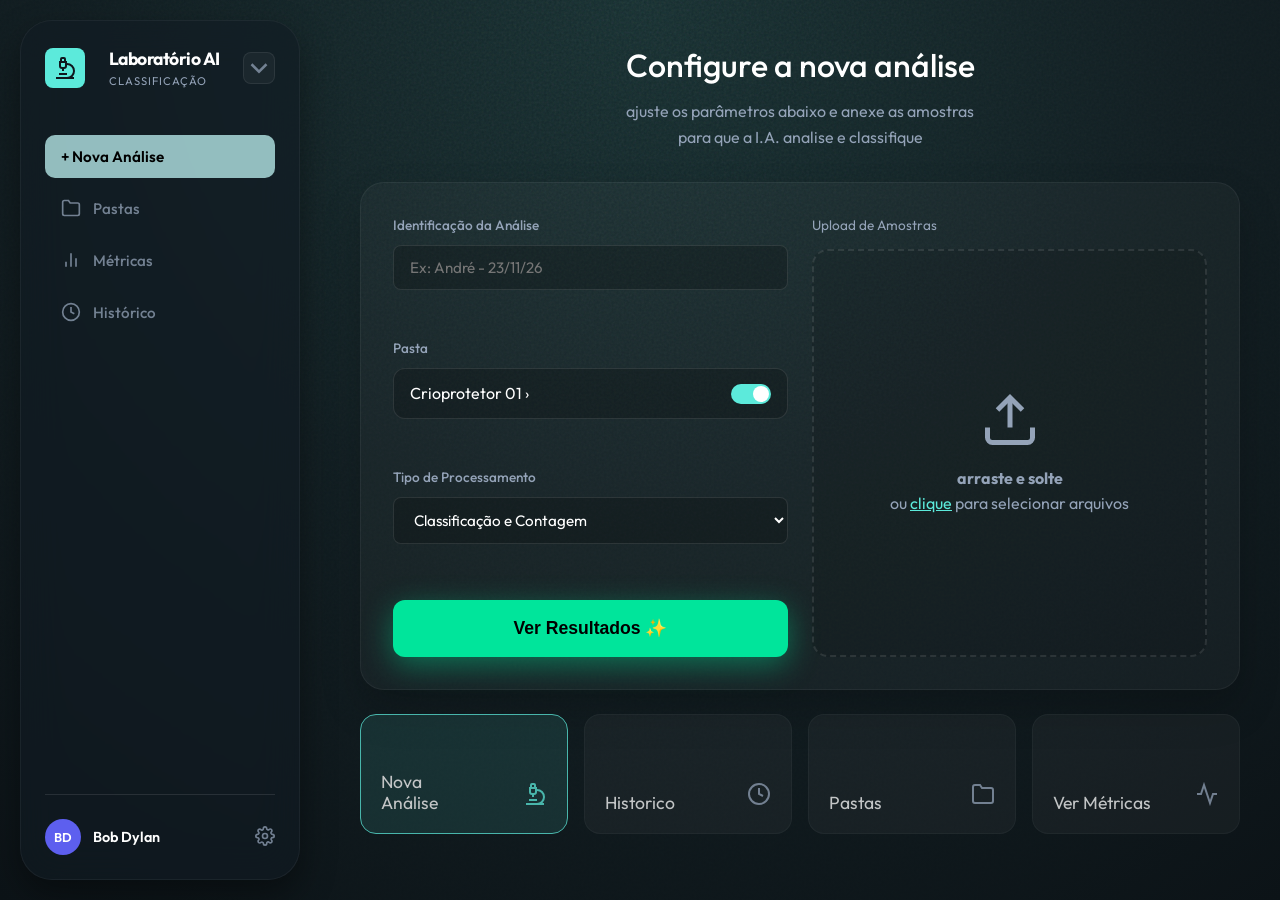
==== static/design.html @ e4d6722f "chore: untrack venv and yolo_app.db" ====
<!DOCTYPE html>
<html lang="pt-br">

<head>
    <meta charset="UTF-8">
    <meta name="viewport" content="width=device-width, initial-scale=1.0">
    <title>Laboratório AI | Design Prototype</title>
    <link rel="stylesheet" href="/static/style.css">
    <link rel="stylesheet" href="/static/design.css">
    <link href="https://fonts.googleapis.com/css2?family=Outfit:wght@300;400;500;600;700&display=swap" rel="stylesheet">
</head>

<body class="dark-theme design-route-theme">
    <div class="app-container">
        <!-- Sidebar -->
        <aside class="sidebar">
            <div class="brand">
                <div class="logo-box">
                    <svg viewBox="0 0 24 24" fill="none" stroke="currentColor" stroke-width="2">
                        <path d="M6 18h8" />
                        <path d="M3 22h18" />
                        <path d="M14 22a7 7 0 1 0 0-14h-1" />
                        <path d="M9 14h2" />
                        <path d="M9 12a2 2 0 0 1-2-2V6h6v4a2 2 0 0 1-2 2Z" />
                        <path d="M12 6V3a1 1 0 0 0-1-1H9a1 1 0 0 0-1 1v3" />
                    </svg>
                </div>
                <div class="brand-text">
                    <span class="brand-name">Laboratório AI</span>
                    <span class="brand-sub">CLASSIFICAÇÃO</span>
                </div>
                <!-- Toggle as a chevron in mockup -->
                <button id="sidebar-toggle" class="sidebar-toggle btn-ghost">
                    <svg viewBox="0 0 24 24" fill="none" stroke="currentColor" stroke-width="2">
                        <polyline points="6 9 12 15 18 9" />
                    </svg>
                </button>
            </div>

            <nav class="nav-menu">
                <button class="nav-item active-nav">
                    <span>+ Nova Análise</span>
                </button>
                <button class="nav-item">
                    <svg viewBox="0 0 24 24" fill="none" stroke="currentColor" stroke-width="2">
                        <path d="M22 19a2 2 0 0 1-2 2H4a2 2 0 0 1-2-2V5a2 2 0 0 1 2-2h5l2 3h9a2 2 0 0 1 2 2z" />
                    </svg>
                    <span>Pastas</span>
                </button>
                <button class="nav-item">
                    <svg viewBox="0 0 24 24" fill="none" stroke="currentColor" stroke-width="2">
                        <path d="M18 20V10M12 20V4M6 20v-6" />
                    </svg>
                    <span>Métricas</span>
                </button>
                <button class="nav-item">
                    <svg viewBox="0 0 24 24" fill="none" stroke="currentColor" stroke-width="2">
                        <circle cx="12" cy="12" r="10" />
                        <polyline points="12 6 12 12 16 14" />
                    </svg>
                    <span>Histórico</span>
                </button>
            </nav>

            <div class="user-profile">
                <div class="avatar">BD</div>
                <div class="user-info">
                    <span class="user-name">Bob Dylan</span>
                </div>
                <button class="settings-btn">
                    <svg viewBox="0 0 24 24" fill="none" stroke="currentColor" stroke-width="2">
                        <circle cx="12" cy="12" r="3" />
                        <path
                            d="M19.4 15a1.65 1.65 0 0 0 .33 1.82l.06.06a2 2 0 0 1 0 2.83 2 2 0 0 1-2.83 0l-.06-.06a1.65 1.65 0 0 0-1.82-.33 1.65 1.65 0 0 0-1 1.51V21a2 2 0 0 1-2 2 2 2 0 0 1-2-2v-.09A1.65 1.65 0 0 0 9 19.4a1.65 1.65 0 0 0-1.82.33l-.06.06a2 2 0 0 1-2.83 0 2 2 0 0 1 0-2.83l.06-.06a1.65 1.65 0 0 0 .33-1.82 1.65 1.65 0 0 0-1.51-1H3a2 2 0 0 1-2-2 2 2 0 0 1 2-2h.09A1.65 1.65 0 0 0 4.6 9a1.65 1.65 0 0 0-.33-1.82l-.06-.06a2 2 0 0 1 0-2.83 2 2 0 0 1 2.83 0l.06.06a1.65 1.65 0 0 0 1.82.33H9a1.65 1.65 0 0 0 1-1.51V3a2 2 0 0 1 2-2 2 2 0 0 1 2 2v.09a1.65 1.65 0 0 0 1 1.51 1.65 1.65 0 0 0 1.82-.33l.06-.06a2 2 0 0 1 2.83 0 2 2 0 0 1 0 2.83l-.06.06a1.65 1.65 0 0 0-.33 1.82V9a1.65 1.65 0 0 0 1.51 1H21a2 2 0 0 1 2 2 2 2 0 0 1-2 2h-.09a1.65 1.65 0 0 0-1.51 1z" />
                    </svg>
                </button>
            </div>
        </aside>

        <!-- Main Content (Design Prototype) -->
        <main class="main-content">
            <header class="design-header">
                <h2>Configure a nova análise</h2>
                <p>ajuste os parâmetros abaixo e anexe as amostras<br>para que a I.A. analise e classifique</p>
            </header>

            <div class="design-card">
                <div class="design-card-left">
                    <div class="design-inputs">
                        <div class="input-group">
                            <label>Identificação da Análise</label>
                            <input type="text" placeholder="Ex: André - 23/11/26">
                        </div>

                        <div class="input-group">
                            <label>Pasta</label>
                            <div class="mock-folder-select">
                                <span class="mock-folder-text">Crioprotetor 01 &rsaquo;</span>
                                <div class="mock-toggle">
                                    <div class="mock-toggle-knob"></div>
                                </div>
                            </div>
                        </div>

                        <div class="input-group">
                            <label>Tipo de Processamento</label>
                            <select>
                                <option>Classificação e Contagem</option>
                            </select>
                        </div>
                    </div>

                    <div class="design-action-container">
                        <button class="btn-sparkle">
                            Ver Resultados ✨
                        </button>
                    </div>
                </div>

                <div class="design-card-right">
                    <div class="mock-upload-header">Upload de Amostras</div>
                    <div class="upload-zone dashed-zone">
                        <div class="upload-placeholder">
                            <div class="upload-icon">
                                <svg viewBox="0 0 24 24" fill="none" stroke="currentColor" stroke-width="2">
                                    <path d="M21 15v4a2 2 0 0 1-2 2H5a2 2 0 0 1-2-2v-4" />
                                    <polyline points="17 8 12 3 7 8" />
                                    <line x1="12" y1="3" x2="12" y2="15" />
                                </svg>
                            </div>
                            <p><strong>arraste e solte</strong></p>
                            <p>ou <span style="color:var(--primary); text-decoration:underline;">clique</span> para
                                selecionar arquivos</p>
                        </div>
                    </div>
                </div>
            </div>

            <!-- Bottom Nav (Mockup Style) -->
            <div class="design-bottom-nav">
                <div class="nav-card active">
                    <div class="nav-card-info">
                        <h4>Nova<br>Análise</h4>
                    </div>
                    <div class="nav-card-icon">
                        <svg viewBox="0 0 24 24" fill="none" stroke="currentColor" stroke-width="2"
                            style="width:24px; height:24px;">
                            <path d="M6 18h8" />
                            <path d="M3 22h18" />
                            <path d="M14 22a7 7 0 1 0 0-14h-1" />
                            <path d="M9 14h2" />
                            <path d="M9 12a2 2 0 0 1-2-2V6h6v4a2 2 0 0 1-2 2Z" />
                            <path d="M12 6V3a1 1 0 0 0-1-1H9a1 1 0 0 0-1 1v3" />
                        </svg>
                    </div>
                </div>
                <div class="nav-card">
                    <div class="nav-card-info">
                        <h4>Historico</h4>
                    </div>
                    <div class="nav-card-icon">
                        <svg viewBox="0 0 24 24" fill="none" stroke="currentColor" stroke-width="2"
                            style="width:24px; height:24px;">
                            <circle cx="12" cy="12" r="10" />
                            <polyline points="12 6 12 12 16 14" />
                        </svg>
                    </div>
                </div>
                <div class="nav-card">
                    <div class="nav-card-info">
                        <h4>Pastas</h4>
                    </div>
                    <div class="nav-card-icon">
                        <svg viewBox="0 0 24 24" fill="none" stroke="currentColor" stroke-width="2"
                            style="width:24px; height:24px;">
                            <path d="M22 19a2 2 0 0 1-2 2H4a2 2 0 0 1-2-2V5a2 2 0 0 1 2-2h5l2 3h9a2 2 0 0 1 2 2z" />
                        </svg>
                    </div>
                </div>
                <div class="nav-card">
                    <div class="nav-card-info">
                        <h4>Ver Métricas</h4>
                    </div>
                    <div class="nav-card-icon">
                        <svg viewBox="0 0 24 24" fill="none" stroke="currentColor" stroke-width="2"
                            style="width:24px; height:24px;">
                            <polyline points="22 12 18 12 15 21 9 3 6 12 2 12" />
                        </svg>
                    </div>
                </div>
            </div>
        </main>
    </div>
</body>

</html>
---- static/style.css ----
:root {
    --primary: #5ceadb;
    --primary-hover: #48c9bc;
    --bg-dark: #0f171e;
    --sidebar-bg: #121c24;
    --card-bg: rgba(255, 255, 255, 0.05);
    --card-border: rgba(255, 255, 255, 0.1);
    --text-main: #ffffff;
    --text-dim: #94a3b8;
    --danger: #ff4d4d;
    --transition: all 0.3s cubic-bezier(0.4, 0, 0.2, 1);
}

* {
    margin: 0;
    padding: 0;
    box-sizing: border-box;
}

body {
    font-family: 'Outfit', sans-serif;
    background-color: var(--bg-dark);
    color: var(--text-main);
    line-height: 1.6;
    overflow-x: hidden;
}

.dark-theme {
    background:
        radial-gradient(circle at 30% 20%, rgba(21, 58, 66, 0.9) 0%, rgba(15, 29, 36, 0.95) 60%, rgba(9, 18, 22, 1) 100%),
        url("data:image/svg+xml,%3Csvg viewBox='0 0 200 200' xmlns='http://www.w3.org/2000/svg'%3E%3Cfilter id='noiseFilter'%3E%3CfeTurbulence type='fractalNoise' baseFrequency='0.8' numOctaves='3' stitchTiles='stitch'/%3E%3C/filter%3E%3Crect width='100%25' height='100%25' filter='url(%23noiseFilter)' opacity='0.08'/%3E%3C/svg%3E");
    background-color: #0c151c;
    min-height: 100vh;
}

/* App Layout */
.app-container {
    display: flex;
    min-height: 100vh;
}

/* Sidebar */
.sidebar {
    width: 280px;
    background-color: var(--sidebar-bg);
    border: 1px solid var(--card-border);
    display: flex;
    flex-direction: column;
    padding: 24px;
    position: fixed;
    left: 20px;
    top: 20px;
    height: calc(100vh - 40px);
    border-radius: 32px;
    box-shadow: 0 15px 35px rgba(0, 0, 0, 0.4);
    z-index: 1000;
    transition: height 0.4s cubic-bezier(0.4, 0, 0.2, 1), transform 0.4s cubic-bezier(0.4, 0, 0.2, 1);
    overflow: hidden;
}

.sidebar.collapsed {
    height: 88px;
}

.brand {
    display: flex;
    align-items: center;
    justify-content: space-between;
    gap: 12px;
    margin-bottom: 24px;
}

.sidebar-toggle {
    background: rgba(255, 255, 255, 0.05);
    border: 1px solid var(--card-border);
    color: var(--text-dim);
    width: 32px;
    height: 32px;
    border-radius: 8px;
    display: flex;
    align-items: center;
    justify-content: center;
    cursor: pointer;
    transition: var(--transition);
}

.sidebar-toggle:hover {
    background: var(--primary);
    color: black;
}

.sidebar.collapsed .sidebar-toggle {
    transform: rotate(360deg);
}

.sidebar.collapsed .nav-menu,
.sidebar.collapsed .user-profile {
    opacity: 0;
    visibility: hidden;
    pointer-events: none;
}

.logo-box {
    width: 40px;
    height: 40px;
    background-color: var(--primary);
    color: var(--bg-dark);
    border-radius: 8px;
    display: flex;
    align-items: center;
    justify-content: center;
    flex-shrink: 0;
}

.logo-box svg {
    width: 24px;
    height: 24px;
}

.brand-text {
    display: flex;
    flex-direction: column;
    transition: opacity 0.3s;
}

.brand-name {
    font-weight: 700;
    font-size: 1.1rem;
    letter-spacing: -0.5px;
}

.brand-sub {
    font-size: 0.7rem;
    color: var(--text-dim);
    letter-spacing: 1px;
}

.nav-menu {
    flex: 1;
    display: flex;
    flex-direction: column;
    gap: 8px;
    margin-top: 20px;
}

.nav-item {
    background: none;
    border: none;
    color: var(--text-dim);
    display: flex;
    align-items: center;
    gap: 12px;
    padding: 12px 16px;
    border-radius: 10px;
    cursor: pointer;
    font-family: inherit;
    font-size: 0.95rem;
    font-weight: 500;
    transition: var(--transition);
    width: 100%;
    text-align: left;
    white-space: nowrap;
}

.nav-item svg {
    width: 20px;
    height: 20px;
    flex-shrink: 0;
}

.nav-item:hover {
    background-color: rgba(92, 234, 219, 0.05);
    color: var(--primary);
}

.nav-item.active {
    background-color: #d1f8f4;
    color: #0f171e;
}

.user-profile {
    margin-top: auto;
    display: flex;
    align-items: center;
    gap: 12px;
    padding-top: 24px;
    border-top: 1px solid var(--card-border);
}

.avatar {
    width: 36px;
    height: 36px;
    background-color: #5d5fef;
    border-radius: 50%;
    display: flex;
    align-items: center;
    justify-content: center;
    font-weight: 600;
    font-size: 0.8rem;
    flex-shrink: 0;
}

.user-info {
    flex: 1;
    transition: opacity 0.3s;
}

.user-name {
    font-size: 0.9rem;
    font-weight: 600;
}

.settings-btn {
    background: none;
    border: none;
    color: var(--text-dim);
    cursor: pointer;
    flex-shrink: 0;
}

.settings-btn svg {
    width: 20px;
    height: 20px;
}

/* Main Content Area */
.main-content {
    margin-left: 320px;
    flex: 1;
    padding: 40px;
    transition: margin-left 0.4s cubic-bezier(0.4, 0, 0.2, 1);
}

.sidebar.collapsed+.main-content {
    margin-left: 120px;
}

.view-header {
    text-align: center;
    margin-bottom: 40px;
}

.view-header h2 {
    font-size: 2.2rem;
    font-weight: 600;
    margin-bottom: 8px;
}

.view-header p {
    color: var(--text-dim);
    font-size: 1.1rem;
}

/* Generic Card Styles for Views */
.view {
    max-width: 1000px;
    margin: 0 auto;
}

.analysis-card {
    background: var(--card-bg);
    border: 1px solid var(--card-border);
    border-radius: 20px;
    padding: 32px;
    backdrop-filter: blur(10px);
}

.card-grid {
    display: grid;
    grid-template-columns: 1fr 1fr;
    gap: 40px;
}

.input-group {
    margin-bottom: 24px;
}

.input-group label {
    display: block;
    font-size: 0.85rem;
    font-weight: 500;
    color: var(--text-dim);
    margin-bottom: 8px;
}

.input-group input,
.input-group select {
    width: 100%;
    background-color: rgba(0, 0, 0, 0.2);
    border: 1px solid var(--card-border);
    border-radius: 8px;
    padding: 12px 16px;
    color: white;
    font-family: inherit;
    font-size: 0.95rem;
    outline: none;
    transition: var(--transition);
}

.input-group input:focus,
.input-group select:focus {
    border-color: var(--primary);
}

.folder-selector-container {
    display: flex;
    gap: 8px;
}

.btn-icon {
    background: rgba(255, 255, 255, 0.05);
    border: 1px solid var(--card-border);
    color: white;
    padding: 8px;
    border-radius: 8px;
    cursor: pointer;
    display: flex;
    align-items: center;
    justify-content: center;
}

.btn-icon svg {
    width: 18px;
    height: 18px;
}

.btn-primary {
    width: 100%;
    background-color: var(--primary);
    color: #0f171e;
    border: none;
    border-radius: 12px;
    padding: 16px;
    font-size: 1.1rem;
    font-weight: 700;
    cursor: pointer;
    display: flex;
    align-items: center;
    justify-content: center;
    gap: 12px;
    transition: var(--transition);
    margin-top: 12px;
}

.btn-primary:hover {
    background-color: var(--primary-hover);
    transform: translateY(-2px);
}

.btn-primary svg {
    width: 20px;
    height: 20px;
}

/* Upload Zone */
.upload-zone {
    border: 2px dashed var(--card-border);
    border-radius: 16px;
    display: flex;
    align-items: center;
    justify-content: center;
    position: relative;
    cursor: pointer;
    transition: var(--transition);
    min-height: 300px;
}

.upload-zone:hover {
    border-color: var(--primary);
    background-color: rgba(92, 234, 219, 0.02);
}

.upload-placeholder {
    text-align: center;
}

.upload-icon {
    width: 60px;
    height: 60px;
    margin: 0 auto 16px;
    color: var(--text-dim);
}

.upload-placeholder p {
    color: var(--text-dim);
}

.upload-placeholder span {
    color: var(--primary);
    text-decoration: underline;
}

.preview-container {
    width: 100%;
    height: 100%;
    padding: 16px;
    position: relative;
}

.preview-container img {
    width: 100%;
    height: 100%;
    object-fit: contain;
    border-radius: 8px;
}

.file-badge {
    position: absolute;
    bottom: 12px;
    left: 12px;
    background: var(--primary);
    color: #0f171e;
    padding: 4px 10px;
    border-radius: 20px;
    font-size: 0.8rem;
    font-weight: 700;
    box-shadow: 0 4px 10px rgba(0, 0, 0, 0.3);
}

.btn-remove {
    position: absolute;
    top: 8px;
    right: 8px;
    background: var(--danger);
    color: white;
    border: none;
    width: 24px;
    height: 24px;
    border-radius: 50%;
    cursor: pointer;
    font-size: 1.2rem;
    line-height: 1;
}

/* Folders Grid */
.folders-grid {
    display: grid;
    grid-template-columns: repeat(auto-fill, minmax(220px, 1fr));
    gap: 24px;
}

.folder-card {
    background: var(--card-bg);
    border: 1px solid var(--card-border);
    border-radius: 20px;
    padding: 24px;
    position: relative;
    transition: var(--transition);
    cursor: pointer;
}

.folder-card:hover {
    transform: translateY(-5px);
    border-color: var(--primary);
}

.folder-icon {
    width: 44px;
    height: 44px;
    background-color: rgba(92, 234, 219, 0.1);
    color: var(--primary);
    border-radius: 10px;
    display: flex;
    align-items: center;
    justify-content: center;
    margin-bottom: 24px;
}

.folder-icon svg {
    width: 24px;
    height: 24px;
}

.folder-name {
    font-weight: 600;
    font-size: 1.25rem;
    margin-bottom: 24px;
    display: block;
}

.samples-info {
    font-size: 0.8rem;
    color: var(--text-dim);
    display: flex;
    justify-content: space-between;
    align-items: center;
    margin-bottom: 8px;
}

.samples-count {
    background: rgba(92, 234, 219, 0.2);
    color: var(--primary);
    padding: 2px 8px;
    border-radius: 6px;
    font-weight: 700;
}

.progress-bar {
    height: 4px;
    background: rgba(255, 255, 255, 0.1);
    border-radius: 2px;
    overflow: hidden;
}

.progress-fill {
    height: 100%;
    background: var(--primary);
}

.updated-date {
    font-size: 0.75rem;
    color: rgba(255, 255, 255, 0.3);
    margin-top: 16px;
    display: flex;
    align-items: center;
    gap: 6px;
}

.add-folder-card {
    border: 2px dashed var(--card-border);
    border-radius: 20px;
    display: flex;
    flex-direction: column;
    align-items: center;
    justify-content: center;
    gap: 16px;
    cursor: pointer;
    color: var(--text-dim);
    transition: var(--transition);
    min-height: 240px;
}

.add-folder-card:hover {
    border-color: var(--primary);
    color: var(--primary);
}

.btn-create {
    width: 56px;
    height: 56px;
    border: 1px solid var(--card-border);
    border-radius: 50%;
    display: flex;
    align-items: center;
    justify-content: center;
}

.btn-create svg {
    width: 28px;
    height: 28px;
}

/* Modal */
.modal {
    position: fixed;
    top: 0;
    left: 0;
    width: 100%;
    height: 100%;
    background: rgba(0, 0, 0, 0.6);
    backdrop-filter: blur(10px);
    display: flex;
    align-items: center;
    justify-content: center;
    z-index: 1000;
}

.modal-content {
    background: var(--sidebar-bg);
    padding: 32px;
    border-radius: 20px;
    width: 400px;
    border: 1px solid var(--card-border);
    box-shadow: 0 20px 40px rgba(0, 0, 0, 0.4);
}

.modal-content h3 {
    margin-bottom: 24px;
    font-size: 1.5rem;
}

.modal-content input {
    width: 100%;
    background: rgba(0, 0, 0, 0.3);
    border: 1px solid var(--card-border);
    border-radius: 12px;
    padding: 14px 18px;
    color: white;
    margin-bottom: 32px;
    font-family: inherit;
    outline: none;
}

.modal-actions {
    display: flex;
    gap: 16px;
}

.btn-secondary {
    flex: 1;
    background: rgba(255, 255, 255, 0.05);
    border: 1px solid var(--card-border);
    color: white;
    padding: 14px;
    border-radius: 12px;
    cursor: pointer;
    font-weight: 600;
    font-family: inherit;
}

.results-container {
    margin-top: 40px;
    display: flex;
    flex-direction: column;
    gap: 24px;
}

.analysis-actions {
    display: flex;
    gap: 16px;
    margin-top: 24px;
}

.btn-success {
    background: #10b981;
    color: white;
    border: none;
    padding: 14px 24px;
    border-radius: 12px;
    font-weight: 600;
    cursor: pointer;
    display: flex;
    align-items: center;
    gap: 10px;
    transition: var(--transition);
}

.btn-success:hover {
    background: #059669;
    transform: translateY(-2px);
    box-shadow: 0 5px 15px rgba(16, 185, 129, 0.3);
}

.analysis-card {
    background: var(--card-bg);
    border: 1px solid var(--card-border);
    border-radius: 20px;
    padding: 32px;
    backdrop-filter: blur(10px);
    transition: all 0.5s cubic-bezier(0.4, 0, 0.2, 1);
    overflow: hidden;
}

.analysis-card.minimized {
    min-height: 100px;
    padding: 20px 32px;
    display: flex;
    align-items: center;
    opacity: 1;
}

.analysis-card.minimized .card-grid {
    display: none;
}

.minimized-info {
    display: flex;
    width: 100%;
    justify-content: space-between;
    align-items: center;
    animation: fadeIn 0.4s ease;
}

.minimized-text {
    flex: 1;
}

#minimized-summary {
    font-size: 1.1rem;
    font-weight: 500;
    color: var(--primary);
}

.tiff-feedback {
    margin-top: 12px;
    font-size: 0.9rem;
    color: var(--text-dim);
    background: rgba(255, 255, 255, 0.05);
    padding: 8px 12px;
    border-radius: 8px;
    display: flex;
    align-items: center;
    gap: 8px;
}

.tiff-feedback svg {
    width: 16px;
    height: 16px;
    color: var(--primary);
}

/* Redesigned Lightbox (Split View) */
.lightbox-modal {
    position: fixed;
    top: 0;
    left: 0;
    width: 100%;
    height: 100%;
    background: rgba(0, 0, 0, 0.98);
    z-index: 2000;
    display: flex;
    animation: fadeIn 0.3s ease;
}

.lightbox-split {
    display: flex;
    width: 100%;
    height: 100%;
}

.lightbox-sidebar {
    width: 350px;
    background: rgba(255, 255, 255, 0.03);
    border-right: 1px solid rgba(255, 255, 255, 0.1);
    padding: 40px 30px;
    display: flex;
    flex-direction: column;
    gap: 32px;
    backdrop-filter: blur(20px);
}

.lightbox-header {
    display: flex;
    justify-content: space-between;
    align-items: center;
    margin-bottom: 20px;
}

.img-counter {
    font-size: 1.1rem;
    font-weight: 600;
    color: var(--primary);
}

.lightbox-close {
    background: none;
    border: none;
    color: white;
    font-size: 2rem;
    cursor: pointer;
    line-height: 1;
    opacity: 0.6;
    transition: 0.2s;
}

.lightbox-close:hover {
    opacity: 1;
}

.stats-group label {
    display: block;
    font-size: 0.85rem;
    color: var(--text-dim);
    text-transform: uppercase;
    letter-spacing: 1px;
    margin-bottom: 8px;
}

.stat-value {
    font-size: 1.4rem;
    font-weight: 600;
    color: white;
}

.stats-divider {
    height: 1px;
    background: rgba(255, 255, 255, 0.1);
}

.classes-list {
    display: flex;
    flex-direction: column;
    gap: 12px;
}

.class-item {
    display: flex;
    justify-content: space-between;
    align-items: center;
    background: rgba(255, 255, 255, 0.05);
    padding: 10px 15px;
    border-radius: 8px;
}

.class-name {
    font-weight: 500;
}

.class-pct {
    color: var(--primary);
    font-family: monospace;
}

.lightbox-nav {
    margin-top: auto;
    display: flex;
    gap: 20px;
}

.btn-nav {
    flex: 1;
    background: rgba(255, 255, 255, 0.1);
    border: none;
    color: white;
    padding: 15px;
    border-radius: 12px;
    cursor: pointer;
    transition: 0.3s;
    display: flex;
    justify-content: center;
}

.btn-nav:hover {
    background: var(--primary);
    color: black;
}

.lightbox-main {
    flex: 1;
    display: flex;
    align-items: center;
    justify-content: center;
    padding: 40px;
    position: relative;
}

.img-zoom-container {
    width: 100%;
    height: 100%;
    display: flex;
    align-items: center;
    justify-content: center;
}

.img-zoom-container img {
    max-width: 100%;
    max-height: 100%;
    object-fit: contain;
    border-radius: 4px;
    box-shadow: 0 30px 60px rgba(0, 0, 0, 0.5);
}

@keyframes fadeIn {
    from {
        opacity: 0;
    }

    to {
        opacity: 1;
    }
}

.hidden {
    display: none !important;
}



.btn-delete-folder {
    position: absolute;
    top: 12px;
    right: 12px;
    background: rgba(255, 77, 77, 0.1);
    color: #ff4d4d;
    border: none;
    width: 32px;
    height: 32px;
    border-radius: 8px;
    display: flex;
    align-items: center;
    justify-content: center;
    cursor: pointer;
    opacity: 0;
    transition: var(--transition);
}

.folder-card:hover .btn-delete-folder {
    opacity: 1;
}

.btn-delete-folder:hover {
    background: #ff4d4d;
    color: white;
}

.btn-delete-folder svg {
    width: 18px;
    height: 18px;
}


/* Metrics View */
.metrics-config {
    margin-bottom: 32px;
    max-width: 400px;
}

.metrics-dashboard {
    animation: fadeIn 0.5s ease;
}

.metrics-grid {
    display: grid;
    grid-template-columns: repeat(auto-fit, minmax(240px, 1fr));
    gap: 20px;
    margin-bottom: 32px;
}

.metric-card {
    background-color: var(--card-bg);
    border: 1px solid var(--card-border);
    padding: 24px;
    border-radius: 20px;
    display: flex;
    align-items: center;
    gap: 20px;
}

.metric-icon {
    font-size: 2rem;
    background: rgba(255, 255, 255, 0.05);
    width: 60px;
    height: 60px;
    display: flex;
    align-items: center;
    justify-content: center;
    border-radius: 16px;
}

.metric-info {
    display: flex;
    flex-direction: column;
}

.metric-label {
    font-size: 0.85rem;
    color: var(--text-dim);
    margin-bottom: 4px;
}

.metric-value {
    font-size: 1.5rem;
    font-weight: 700;
    color: var(--text-light);
}

.charts-card {
    background-color: var(--card-bg);
    border: 1px solid var(--card-border);
    padding: 32px;
    border-radius: 24px;
}

.charts-card h3 {
    margin-bottom: 24px;
    font-size: 1.1rem;
}

.dist-container {
    display: flex;
    flex-direction: column;
    gap: 20px;
}

.dist-item {
    display: flex;
    flex-direction: column;
    gap: 8px;
}

.dist-header {
    display: flex;
    justify-content: space-between;
    font-size: 0.9rem;
}

.dist-bar-bg {
    height: 12px;
    background: rgba(255, 255, 255, 0.05);
    border-radius: 6px;
    overflow: hidden;
}

.dist-bar-fill {
    height: 100%;
    background: var(--primary);
    border-radius: 6px;
    transition: width 1s cubic-bezier(0.4, 0, 0.2, 1);
}

/* Responsive */
@media (max-width: 1000px) {

    /* Analysis Ready View (Success Screen) */
    #analysis-ready-container {
        animation: slideUp 0.6s cubic-bezier(0.4, 0, 0.2, 1);
    }

    .ready-main-layout {
        display: grid;
        grid-template-columns: 280px 1fr;
        gap: 24px;
        margin-bottom: 24px;
    }

    .ready-properties {
        background: rgba(255, 255, 255, 0.05);
        border: 1px solid rgba(255, 255, 255, 0.12);
        border-radius: 24px;
        padding: 40px 32px;
        display: flex;
        flex-direction: column;
        gap: 28px;
        backdrop-filter: blur(20px);
        box-shadow: 0 10px 40px rgba(0, 0, 0, 0.2);
    }

    .ready-properties h3 {
        font-size: 1.25rem;
        font-weight: 700;
        margin-bottom: 12px;
        background: linear-gradient(135deg, #fff, var(--text-dim));
        -webkit-background-clip: text;
        background-clip: text;
        -webkit-text-fill-color: transparent;
    }

    .prop-group {
        display: flex;
        flex-direction: column;
        gap: 6px;
    }

    .prop-group label {
        font-size: 0.7rem;
        color: var(--text-dim);
        text-transform: uppercase;
        letter-spacing: 1px;
        opacity: 0.7;
    }

    .prop-group span {
        font-size: 1.05rem;
        font-weight: 600;
        color: white;
        word-break: break-all;
    }

    .ready-cta-zone {
        background: radial-gradient(circle at center, #23394d 0%, #1a2c38 100%);
        border: 1px solid rgba(255, 255, 255, 0.1);
        border-radius: 32px;
        position: relative;
        overflow: hidden;
        min-height: 480px;
        display: flex;
        align-items: center;
        justify-content: center;
        box-shadow: inset 0 0 100px rgba(0, 0, 0, 0.3);
    }

    .ready-bg-preview {
        position: absolute;
        top: 0;
        left: 0;
        width: 100%;
        height: 100%;
        display: grid;
        grid-template-columns: repeat(3, 1fr);
        filter: blur(35px) brightness(0.3) saturate(1.2);
        opacity: 0.6;
        pointer-events: none;
        transform: scale(1.1);
        /* Avoid white edges from blur */
    }

    .ready-bg-preview img {
        width: 100%;
        height: 100%;
        object-fit: cover;
    }

    .ready-content {
        position: relative;
        z-index: 2;
        text-align: center;
        display: flex;
        flex-direction: column;
        align-items: center;
        gap: 32px;
        padding: 0 20px;
    }

    .ready-content h3 {
        font-size: 2.2rem;
        font-weight: 400;
        color: white;
        letter-spacing: -0.5px;
    }

    .btn-success.big {
        padding: 24px 56px;
        font-size: 1.25rem;
        font-weight: 600;
        border-radius: 100px;
        background: #00d394;
        box-shadow: 0 15px 40px rgba(0, 211, 148, 0.4);
        transition: all 0.4s var(--easing);
        animation: pulseCTA 2s infinite ease-in-out;
    }

    @keyframes pulseCTA {
        0% {
            transform: scale(1);
            box-shadow: 0 15px 40px rgba(0, 211, 148, 0.4);
        }

        50% {
            transform: scale(1.03);
            box-shadow: 0 20px 50px rgba(0, 211, 148, 0.6);
        }

        100% {
            transform: scale(1);
            box-shadow: 0 15px 40px rgba(0, 211, 148, 0.4);
        }
    }

    /* Bottom Nav Grid */
    .ready-bottom-nav {
        display: grid;
        grid-template-columns: repeat(4, 1fr);
        gap: 20px;
    }

    .nav-card {
        background: rgba(255, 255, 255, 0.03);
        border: 1px solid rgba(255, 255, 255, 0.1);
        border-radius: 24px;
        padding: 24px;
        display: flex;
        align-items: center;
        justify-content: space-between;
        cursor: pointer;
        transition: var(--transition);
    }

    .nav-card:hover {
        background: rgba(255, 255, 255, 0.08);
        transform: translateY(-5px);
        border-color: var(--primary);
    }

    .nav-card.active {
        background: rgba(92, 234, 219, 0.08);
        border-color: var(--primary);
    }

    .nav-card-info h4 {
        font-size: 1rem;
        font-weight: 500;
        color: var(--text-dim);
    }

    .nav-card.active .nav-card-info h4 {
        color: var(--primary);
    }

    .nav-card-icon {
        font-size: 1.5rem;
    }

    @keyframes slideUp {
        from {
            opacity: 0;
            transform: translateY(30px);
        }

        to {
            opacity: 1;
            transform: translateY(0);
        }
    }


    .ready-main-layout {
        grid-template-columns: 1fr;
    }

    .ready-bottom-nav {
        grid-template-columns: 1fr 1fr;
    }

    .card-grid {
        grid-template-columns: 1fr;
    }

    .sidebar {
        width: 80px;
        padding: 24px 12px;
    }

    .brand-text,
    .user-info,
    .nav-item span {
        display: none;
    }

    .main-content {
        margin-left: 80px;
        padding: 24px;
    }

    .view-header h2 {
        font-size: 1.8rem;
    }
}

/* --- Analysis Ready State (Mockup Matching) --- */
#analysis-ready-container {
    animation: slideUp 0.6s cubic-bezier(0.4, 0, 0.2, 1);
}

.ready-properties-panel {
    background: var(--card-bg);
    border-radius: 16px;
    padding: 32px;
    display: flex;
    flex-direction: column;
    gap: 24px;
    border: 1px solid var(--card-border);
}

.ready-properties-panel h3 {
    font-size: 1.1rem;
    font-weight: 600;
    color: white;
    margin-bottom: 8px;
}

.prop-list {
    display: flex;
    flex-direction: column;
    gap: 20px;
}

.prop-group {
    display: flex;
    flex-direction: column;
    gap: 6px;
}

.prop-group label {
    font-size: 0.75rem;
    color: var(--text-dim);
    margin-bottom: 2px;
}

.prop-group span {
    font-size: 0.95rem;
    font-weight: 500;
    color: var(--text-light);
    word-break: break-all;
}

.ready-preview-zone {
    position: relative;
    overflow: hidden;
    padding: 0;
    display: flex;
    flex-direction: column;
    justify-content: center;
    align-items: center;
    min-height: 480px;
}

.ready-zone-header {
    position: absolute;
    top: 24px;
    left: 24px;
    font-size: 0.85rem;
    font-weight: 500;
    color: var(--text-dim);
    z-index: 3;
}

.ready-bg-grid {
    position: absolute;
    inset: 0;
    display: grid;
    grid-template-columns: repeat(3, 1fr);
    filter: blur(8px) brightness(0.6);
    pointer-events: none;
    z-index: 1;
    transform: scale(1.05);
    /* hide edge blur */
}

.ready-bg-grid img {
    width: 100%;
    height: 100%;
    object-fit: cover;
    border-right: 2px dashed rgba(255, 255, 255, 0.1);
}

.ready-bg-grid img:last-child {
    border-right: none;
}

.ready-overlay-content {
    position: relative;
    z-index: 2;
    text-align: center;
    display: flex;
    flex-direction: column;
    align-items: center;
    gap: 24px;
    padding: 24px;
}

.ready-overlay-content h3 {
    font-size: 1.6rem;
    font-weight: 500;
    color: white;
}

.ready-btn-pulse {
    background: #00d394;
    color: #000;
    font-weight: 600;
    border-radius: 100px;
    padding: 16px 36px;
    font-size: 1.1rem;
    box-shadow: 0 10px 30px rgba(0, 211, 148, 0.3);
    display: inline-flex;
    align-items: center;
    gap: 8px;
    transition: all 0.3s ease;
    border: none;
    cursor: pointer;
}

.ready-btn-pulse:hover {
    transform: scale(1.05);
    box-shadow: 0 15px 40px rgba(0, 211, 148, 0.5);
}

.ready-btn-pulse svg {
    width: 20px;
    height: 20px;
}

/* --- Global UI Polishes --- */
button,
.btn-success,
.btn-secondary,
.btn-primary,
.ready-btn-pulse,
.nav-item,
.nav-card,
.sidebar-toggle,
.add-folder-card {
    opacity: 0.75;
    transition: all 0.3s ease;
}

button:hover,
.btn-success:hover,
.btn-secondary:hover,
.btn-primary:hover,
.ready-btn-pulse:hover,
.nav-item:hover,
.nav-card:hover,
.sidebar-toggle:hover,
.add-folder-card:hover {
    opacity: 1;
}
---- static/design.css ----
/* 
  design.css 
  Overrides and specific styles for the /design experimental route 
*/

.design-route-theme {
    background:
        radial-gradient(circle at 50% 0%, rgba(35, 87, 85, 0.4) 0%, rgba(18, 32, 36, 0.8) 50%, rgba(12, 19, 23, 1) 100%),
        url("data:image/svg+xml,%3Csvg viewBox='0 0 400 400' xmlns='http://www.w3.org/2000/svg'%3E%3Cfilter id='noiseFilter'%3E%3CfeTurbulence type='fractalNoise' baseFrequency='0.9' numOctaves='3' stitchTiles='stitch'/%3E%3C/filter%3E%3Crect width='100%25' height='100%25' filter='url(%23noiseFilter)' opacity='0.15'/%3E%3C/svg%3E");
    background-color: #0b1115;
}

.sidebar {
    background: rgba(18, 28, 36, 0.6);
    backdrop-filter: blur(20px);
    border: 1px solid rgba(255, 255, 255, 0.05);
}

.nav-item.active-nav {
    background: rgba(180, 230, 230, 0.8);
    color: #000;
    font-weight: 600;
    opacity: 1;
}

.design-header {
    text-align: center;
    margin-bottom: 32px;
}

.design-header h2 {
    font-size: 2rem;
    font-weight: 500;
    margin-bottom: 8px;
    color: #fff;
}

.design-header p {
    color: var(--text-dim);
    font-size: 1rem;
}

.design-card {
    display: grid;
    grid-template-columns: 1fr 1fr;
    gap: 24px;
    background: rgba(255, 255, 255, 0.03);
    border: 1px solid rgba(255, 255, 255, 0.05);
    border-radius: 24px;
    padding: 32px;
    box-shadow: 0 20px 40px rgba(0, 0, 0, 0.2);
    margin-bottom: 24px;
}

.design-card-left {
    display: flex;
    flex-direction: column;
    justify-content: space-between;
}

.design-inputs {
    display: flex;
    flex-direction: column;
    gap: 24px;
}

.mock-folder-select {
    display: flex;
    align-items: center;
    justify-content: space-between;
    background: rgba(0, 0, 0, 0.2);
    border: 1px solid var(--card-border);
    border-radius: 12px;
    padding: 12px 16px;
}

.mock-toggle {
    width: 40px;
    height: 20px;
    background: var(--primary);
    border-radius: 20px;
    position: relative;
}

.mock-toggle-knob {
    width: 16px;
    height: 16px;
    background: white;
    border-radius: 50%;
    position: absolute;
    right: 2px;
    top: 2px;
}

.design-action-container {
    margin-top: 32px;
}

.btn-sparkle {
    width: 100%;
    background: #00e59b;
    color: #000;
    font-size: 1.1rem;
    font-weight: 600;
    padding: 18px;
    border-radius: 12px;
    border: none;
    cursor: pointer;
    box-shadow: 0 8px 30px rgba(0, 229, 155, 0.4);
    transition: all 0.3s ease;
    text-align: center;
    opacity: 1 !important;
    /* Override global opacity test rule */
}

.btn-sparkle:hover {
    transform: translateY(-2px);
    box-shadow: 0 12px 40px rgba(0, 229, 155, 0.6);
}

.design-card-right {
    display: flex;
    flex-direction: column;
}

.mock-upload-header {
    font-size: 0.85rem;
    color: var(--text-dim);
    margin-bottom: 12px;
}

.dashed-zone {
    flex: 1;
    border: 2px dashed rgba(255, 255, 255, 0.1);
    background: rgba(0, 0, 0, 0.1);
    border-radius: 16px;
    display: flex;
    flex-direction: column;
    align-items: center;
    justify-content: center;
    min-height: 250px;
}

.design-bottom-nav {
    display: grid;
    grid-template-columns: repeat(4, 1fr);
    gap: 16px;
}

.design-bottom-nav .nav-card {
    background: rgba(255, 255, 255, 0.05);
    border: 1px solid rgba(255, 255, 255, 0.05);
    border-radius: 16px;
    padding: 20px;
    display: flex;
    justify-content: space-between;
    align-items: flex-end;
    /* Align icon to bottom right like mockup */
    height: 120px;
}

.design-bottom-nav .nav-card-info h4 {
    font-size: 1.1rem;
    font-weight: 400;
    color: var(--text-main);
    line-height: 1.2;
}

.design-bottom-nav .nav-card-icon {
    color: var(--text-dim);
    align-self: flex-end;
}

.design-bottom-nav .nav-card.active {
    background: rgba(92, 234, 219, 0.15);
    border-color: var(--primary);
}

.design-bottom-nav .nav-card.active .nav-card-icon {
    color: var(--primary);
}
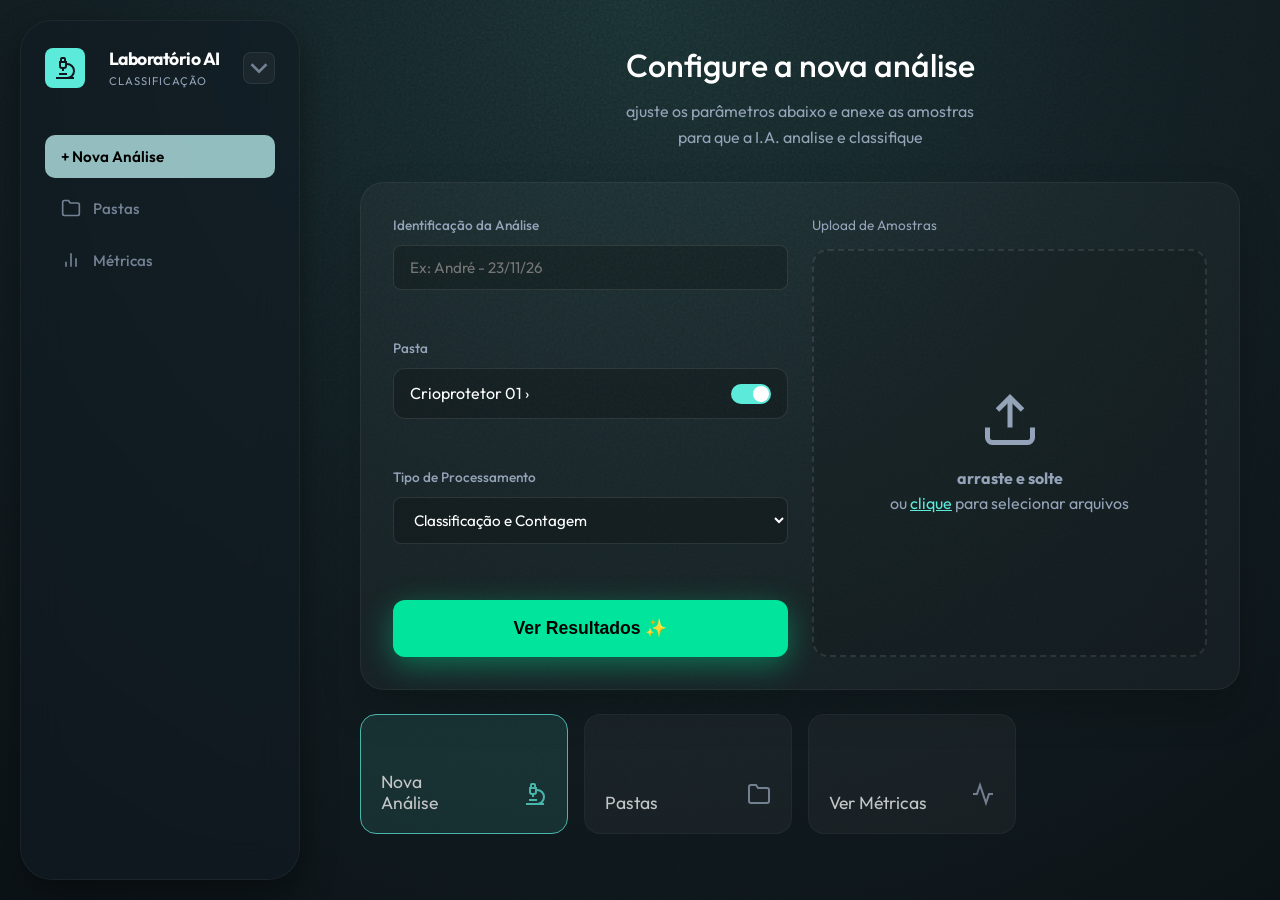
==== commit 2070379b: "readme atualizado" ====
--- a/static/design.html
+++ b/static/design.html
@@ -53,28 +53,9 @@
                     </svg>
                     <span>Métricas</span>
                 </button>
-                <button class="nav-item">
-                    <svg viewBox="0 0 24 24" fill="none" stroke="currentColor" stroke-width="2">
-                        <circle cx="12" cy="12" r="10" />
-                        <polyline points="12 6 12 12 16 14" />
-                    </svg>
-                    <span>Histórico</span>
-                </button>
+
             </nav>
 
-            <div class="user-profile">
-                <div class="avatar">BD</div>
-                <div class="user-info">
-                    <span class="user-name">Bob Dylan</span>
-                </div>
-                <button class="settings-btn">
-                    <svg viewBox="0 0 24 24" fill="none" stroke="currentColor" stroke-width="2">
-                        <circle cx="12" cy="12" r="3" />
-                        <path
-                            d="M19.4 15a1.65 1.65 0 0 0 .33 1.82l.06.06a2 2 0 0 1 0 2.83 2 2 0 0 1-2.83 0l-.06-.06a1.65 1.65 0 0 0-1.82-.33 1.65 1.65 0 0 0-1 1.51V21a2 2 0 0 1-2 2 2 2 0 0 1-2-2v-.09A1.65 1.65 0 0 0 9 19.4a1.65 1.65 0 0 0-1.82.33l-.06.06a2 2 0 0 1-2.83 0 2 2 0 0 1 0-2.83l.06-.06a1.65 1.65 0 0 0 .33-1.82 1.65 1.65 0 0 0-1.51-1H3a2 2 0 0 1-2-2 2 2 0 0 1 2-2h.09A1.65 1.65 0 0 0 4.6 9a1.65 1.65 0 0 0-.33-1.82l-.06-.06a2 2 0 0 1 0-2.83 2 2 0 0 1 2.83 0l.06.06a1.65 1.65 0 0 0 1.82.33H9a1.65 1.65 0 0 0 1-1.51V3a2 2 0 0 1 2-2 2 2 0 0 1 2 2v.09a1.65 1.65 0 0 0 1 1.51 1.65 1.65 0 0 0 1.82-.33l.06-.06a2 2 0 0 1 2.83 0 2 2 0 0 1 0 2.83l-.06.06a1.65 1.65 0 0 0-.33 1.82V9a1.65 1.65 0 0 0 1.51 1H21a2 2 0 0 1 2 2 2 2 0 0 1-2 2h-.09a1.65 1.65 0 0 0-1.51 1z" />
-                    </svg>
-                </button>
-            </div>
         </aside>
 
         <!-- Main Content (Design Prototype) -->
@@ -154,18 +135,7 @@
                         </svg>
                     </div>
                 </div>
-                <div class="nav-card">
-                    <div class="nav-card-info">
-                        <h4>Historico</h4>
-                    </div>
-                    <div class="nav-card-icon">
-                        <svg viewBox="0 0 24 24" fill="none" stroke="currentColor" stroke-width="2"
-                            style="width:24px; height:24px;">
-                            <circle cx="12" cy="12" r="10" />
-                            <polyline points="12 6 12 12 16 14" />
-                        </svg>
-                    </div>
-                </div>
+
                 <div class="nav-card">
                     <div class="nav-card-info">
                         <h4>Pastas</h4>
--- a/static/style.css
+++ b/static/style.css
@@ -90,7 +90,7 @@
 }
 
 .sidebar.collapsed .sidebar-toggle {
-    transform: rotate(360deg);
+    transform: rotate(180deg);
 }
 
 .sidebar.collapsed .nav-menu,
@@ -866,13 +866,10 @@
 
 
 
-.btn-delete-folder {
+.btn-delete-folder,
+.btn-edit-folder {
     position: absolute;
     top: 12px;
-    right: 12px;
-    background: rgba(255, 77, 77, 0.1);
-    color: #ff4d4d;
-    border: none;
     width: 32px;
     height: 32px;
     border-radius: 8px;
@@ -882,18 +879,38 @@
     cursor: pointer;
     opacity: 0;
     transition: var(--transition);
-}
-
-.folder-card:hover .btn-delete-folder {
+    border: none;
+}
+
+.btn-delete-folder {
+    right: 12px;
+    background: rgba(239, 68, 68, 0.1);
+    color: var(--danger);
+}
+
+.btn-edit-folder {
+    right: 52px;
+    background: rgba(119, 178, 255, 0.1);
+    color: var(--primary);
+}
+
+.folder-card:hover .btn-delete-folder,
+.folder-card:hover .btn-edit-folder {
     opacity: 1;
 }
 
 .btn-delete-folder:hover {
-    background: #ff4d4d;
-    color: white;
-}
-
-.btn-delete-folder svg {
+    background: var(--danger);
+    color: white;
+}
+
+.btn-edit-folder:hover {
+    background: var(--primary);
+    color: #000;
+}
+
+.btn-delete-folder svg,
+.btn-edit-folder svg {
     width: 18px;
     height: 18px;
 }
@@ -1384,4 +1401,479 @@
 .sidebar-toggle:hover,
 .add-folder-card:hover {
     opacity: 1;
+}
+
+/* --- Folder Details View --- */
+#view-folder-details {
+    max-width: 1200px;
+    margin: 0 auto;
+    width: 100%;
+}
+
+.fd-header {
+    display: flex;
+    justify-content: space-between;
+    align-items: center;
+    margin-bottom: 30px;
+}
+
+.fd-header-left {
+    display: flex;
+    align-items: center;
+    gap: 20px;
+}
+
+#fd-back-btn {
+    background: rgba(255, 255, 255, 0.05);
+    border: 1px solid var(--card-border);
+    border-radius: 12px;
+    width: 44px;
+    height: 44px;
+    display: flex;
+    align-items: center;
+    justify-content: center;
+    color: var(--text-dim);
+}
+
+#fd-back-btn:hover {
+    background: rgba(255, 255, 255, 0.1);
+    color: white;
+}
+
+#fd-back-btn svg {
+    width: 20px;
+    height: 20px;
+}
+
+.fd-breadcrumbs {
+    font-size: 0.85rem;
+    color: var(--text-dim);
+    margin-bottom: 4px;
+    font-weight: 500;
+}
+
+#fd-breadcrumb-name {
+    color: var(--primary);
+}
+
+.fd-title-row {
+    display: flex;
+    align-items: center;
+    gap: 16px;
+}
+
+.fd-title-row h2 {
+    font-size: 1.8rem;
+    font-weight: 600;
+    margin: 0;
+}
+
+.fd-samples-badge {
+    background: rgba(92, 234, 219, 0.15);
+    color: var(--primary);
+    padding: 4px 12px;
+    border-radius: 6px;
+    font-size: 0.75rem;
+    font-weight: 700;
+    letter-spacing: 0.5px;
+}
+
+.fd-header-right {
+    display: flex;
+    align-items: center;
+    gap: 16px;
+}
+
+.fd-search-box {
+    position: relative;
+    display: flex;
+    align-items: center;
+}
+
+.fd-search-box svg {
+    position: absolute;
+    left: 12px;
+    width: 18px;
+    height: 18px;
+    color: var(--text-dim);
+}
+
+.fd-search-box input {
+    background: rgba(0, 0, 0, 0.2);
+    border: 1px solid var(--card-border);
+    border-radius: 10px;
+    padding: 10px 16px 10px 40px;
+    color: white;
+    width: 250px;
+    font-family: inherit;
+    font-size: 0.9rem;
+    transition: var(--transition);
+}
+
+.fd-search-box input:focus {
+    border-color: var(--primary);
+    outline: none;
+    width: 280px;
+}
+
+.fd-controls-bar {
+    background: rgba(255, 255, 255, 0.02);
+    border: 1px solid var(--card-border);
+    border-radius: 16px;
+    padding: 12px 24px;
+    display: flex;
+    justify-content: space-between;
+    align-items: center;
+    margin-bottom: 30px;
+}
+
+.fd-tabs {
+    display: flex;
+    gap: 8px;
+    background: rgba(0, 0, 0, 0.2);
+    padding: 6px;
+    border-radius: 12px;
+}
+
+.fd-tab {
+    background: transparent;
+    border: none;
+    color: var(--text-dim);
+    padding: 8px 16px;
+    border-radius: 8px;
+    cursor: pointer;
+    font-weight: 500;
+    font-size: 0.9rem;
+    display: flex;
+    align-items: center;
+    gap: 8px;
+    transition: var(--transition);
+}
+
+.fd-tab svg {
+    width: 18px;
+    height: 18px;
+}
+
+.fd-tab:hover {
+    color: white;
+}
+
+.fd-tab.active {
+    background: var(--primary);
+    color: #0f171e;
+    box-shadow: 0 4px 10px rgba(92, 234, 219, 0.2);
+}
+
+.fd-sort-container {
+    display: flex;
+    align-items: center;
+    gap: 12px;
+}
+
+.fd-sort-label {
+    color: var(--text-dim);
+    font-size: 0.85rem;
+}
+
+.fd-sort-select {
+    background: transparent;
+    border: none;
+    color: white;
+    font-weight: 500;
+    font-family: inherit;
+    font-size: 0.9rem;
+    cursor: pointer;
+    outline: none;
+}
+
+.fd-sort-select option {
+    background: var(--sidebar-bg);
+    color: white;
+}
+
+.fd-gallery-container {
+    background: rgba(255, 255, 255, 0.02);
+    border: 1px solid var(--card-border);
+    border-radius: 20px;
+    padding: 30px;
+}
+
+.fd-gallery-header {
+    display: flex;
+    justify-content: space-between;
+    align-items: center;
+    margin-bottom: 24px;
+}
+
+.fd-gallery-header h3 {
+    font-size: 1.2rem;
+    font-weight: 600;
+}
+
+.fd-view-toggles {
+    display: flex;
+    gap: 8px;
+}
+
+.fd-view-toggles .btn-icon {
+    background: rgba(0, 0, 0, 0.2);
+    width: 36px;
+    height: 36px;
+}
+
+.fd-view-toggles .btn-icon.active {
+    background: rgba(255, 255, 255, 0.1);
+    color: var(--primary);
+}
+
+.fd-gallery-grid {
+    display: grid;
+    grid-template-columns: repeat(auto-fill, minmax(300px, 1fr));
+    gap: 20px;
+}
+
+.fd-item-card {
+    position: relative;
+    border-radius: 16px;
+    overflow: hidden;
+    aspect-ratio: 16/10;
+    background: #000;
+    cursor: pointer;
+    border: 1px solid var(--card-border);
+    transition: var(--transition);
+}
+
+.fd-item-card img {
+    width: 100%;
+    height: 100%;
+    object-fit: cover;
+    opacity: 0.8;
+    transition: var(--transition);
+}
+
+.fd-item-card:hover {
+    border-color: var(--primary);
+    transform: scale(1.02);
+}
+
+.fd-item-card:hover img {
+    opacity: 1;
+}
+
+.fd-item-overlay {
+    position: absolute;
+    inset: 0;
+    background: linear-gradient(to top, rgba(0, 0, 0, 0.8) 0%, transparent 100%);
+    display: flex;
+    flex-direction: column;
+    justify-content: flex-end;
+    align-items: center;
+    padding: 20px;
+    opacity: 0;
+    transition: opacity 0.3s ease;
+}
+
+.fd-item-card:hover .fd-item-overlay {
+    opacity: 1;
+}
+
+.fd-item-title {
+    font-weight: 600;
+    margin-bottom: 12px;
+    color: white;
+    text-shadow: 0 2px 4px rgba(0, 0, 0, 0.5);
+}
+
+.fd-item-actions {
+    display: flex;
+    gap: 12px;
+}
+
+.fd-item-btn {
+    width: 36px;
+    height: 36px;
+    border-radius: 50%;
+    background: rgba(255, 255, 255, 0.1);
+    border: none;
+    color: white;
+    display: flex;
+    align-items: center;
+    justify-content: center;
+    cursor: pointer;
+    backdrop-filter: blur(4px);
+    transition: var(--transition);
+}
+
+.fd-item-btn svg {
+    width: 16px;
+    height: 16px;
+}
+
+.fd-item-btn:hover {
+    background: rgba(255, 255, 255, 0.2);
+    transform: scale(1.1);
+}
+
+.fd-item-btn.btn-danger:hover {
+    background: var(--danger);
+}
+
+/* --- Amostras List View --- */
+.fd-amostras-container {
+    padding: 10px 0;
+}
+
+.fd-section-title {
+    font-size: 1.1rem;
+    font-weight: 600;
+    margin-bottom: 20px;
+    color: white;
+}
+
+.fd-amostras-list {
+    display: flex;
+    flex-direction: column;
+    gap: 16px;
+}
+
+.fd-amostra-row {
+    display: flex;
+    align-items: center;
+    background: rgba(255, 255, 255, 0.02);
+    border: 1px solid var(--card-border);
+    border-radius: 16px;
+    padding: 20px;
+    gap: 20px;
+    cursor: pointer;
+    transition: var(--transition);
+}
+
+.fd-amostra-row:hover {
+    background: rgba(255, 255, 255, 0.05);
+    border-color: var(--primary);
+    transform: translateY(-2px);
+}
+
+.fd-amostra-icon {
+    width: 52px;
+    height: 52px;
+    background: rgba(92, 234, 219, 0.1);
+    border-radius: 12px;
+    display: flex;
+    align-items: center;
+    justify-content: center;
+    color: var(--primary);
+    flex-shrink: 0;
+}
+
+.fd-amostra-icon svg {
+    width: 24px;
+    height: 24px;
+}
+
+.fd-amostra-details {
+    flex: 1;
+    display: flex;
+    flex-direction: column;
+    gap: 6px;
+}
+
+.fd-amostra-title {
+    font-size: 1.15rem;
+    font-weight: 600;
+    color: white;
+}
+
+.fd-amostra-meta {
+    display: flex;
+    align-items: center;
+    gap: 24px;
+    font-size: 0.85rem;
+    color: var(--text-dim);
+}
+
+.fd-meta-item {
+    display: flex;
+    align-items: center;
+    gap: 8px;
+}
+
+.fd-meta-item svg {
+    width: 14px;
+    height: 14px;
+}
+
+/* --- Multi-Delete UI --- */
+#btn-multi-delete.active-danger {
+    background: rgba(239, 68, 68, 0.2);
+    color: var(--danger);
+    border: 1px solid var(--danger);
+}
+
+.fd-item-card.selected-for-delete {
+    transform: scale(0.98);
+}
+
+/* --- Checkmark UI --- */
+.fd-item-checkbox {
+    position: absolute;
+    top: 12px;
+    left: 12px;
+    width: 24px;
+    height: 24px;
+    border-radius: 50%;
+    border: 2px solid rgba(255, 255, 255, 0.8);
+    background: rgba(0, 0, 0, 0.5);
+    display: flex;
+    align-items: center;
+    justify-content: center;
+    transition: var(--transition);
+    z-index: 10;
+    cursor: pointer;
+}
+
+.fd-item-checkbox svg {
+    width: 14px;
+    height: 14px;
+    color: transparent;
+    transition: var(--transition);
+}
+
+.fd-item-card.selected-for-delete .fd-item-checkbox {
+    background: #77b2ff;
+    border-color: #77b2ff;
+}
+
+.fd-item-card.selected-for-delete .fd-item-checkbox svg {
+    color: white;
+}
+
+/* Amostras Checkbox */
+.fd-amostra-checkbox {
+    width: 24px;
+    height: 24px;
+    border-radius: 6px;
+    border: 2px solid rgba(159, 180, 248, 0.5);
+    display: flex;
+    align-items: center;
+    justify-content: center;
+    margin-right: 12px;
+    transition: var(--transition);
+    cursor: pointer;
+}
+
+.fd-amostra-checkbox svg {
+    width: 14px;
+    height: 14px;
+    color: transparent;
+}
+
+.fd-amostra-row.selected-for-delete .fd-amostra-checkbox {
+    background: #77b2ff;
+    border-color: #77b2ff;
+}
+
+.fd-amostra-row.selected-for-delete .fd-amostra-checkbox svg {
+    color: white;
 }
